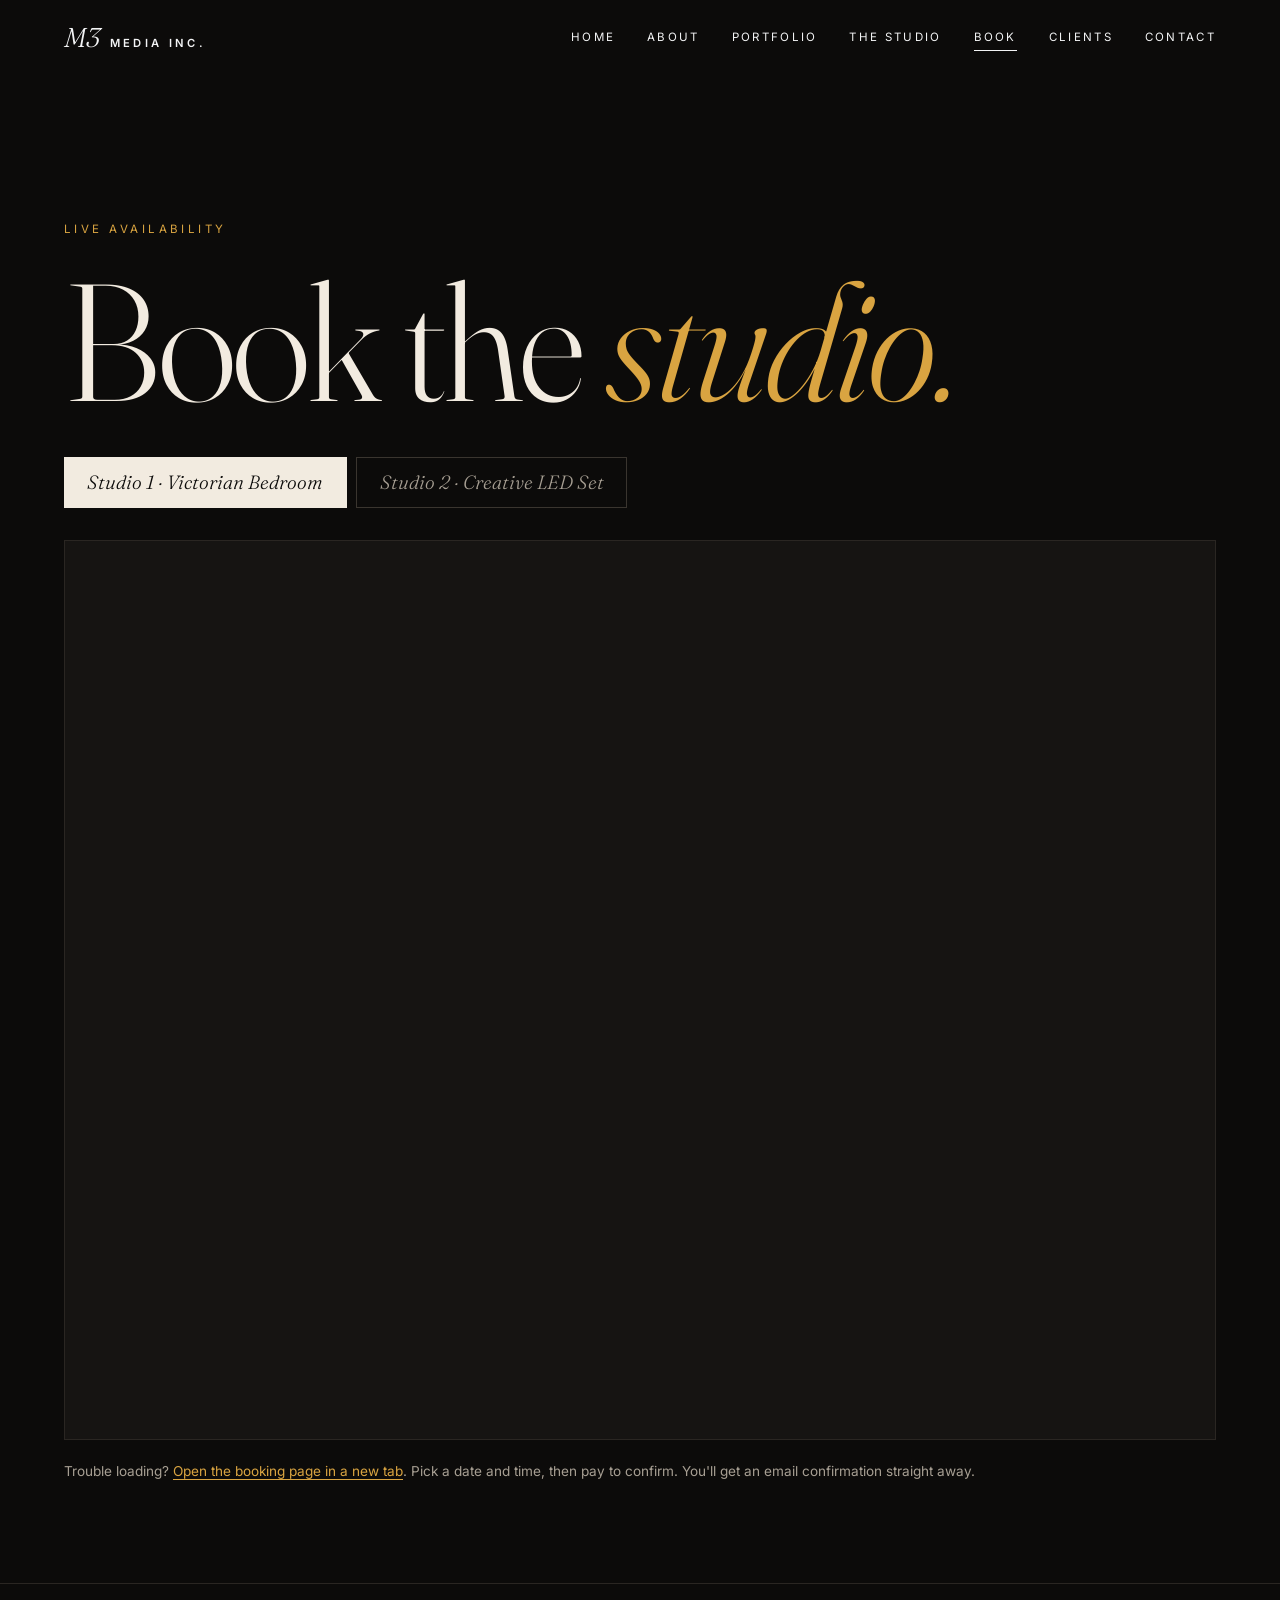
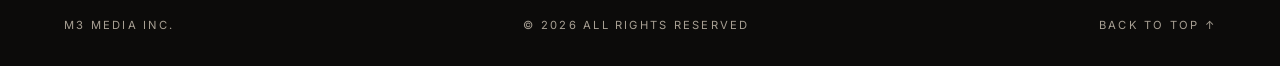
==== book.html @ 3dd855d0 "Add files via upload" ====
<!DOCTYPE html><html lang="en"><head><meta charset="utf-8"><meta name="viewport" content="width=device-width,initial-scale=1"><meta name="description" content="Check studio availability and request a booking with M3 Media Inc."><title>Book the Studio | M3 Media Inc.</title><link rel="preconnect" href="https://fonts.googleapis.com"><link rel="preconnect" href="https://fonts.gstatic.com" crossorigin><link href="https://fonts.googleapis.com/css2?family=Fraunces:ital,opsz,wght@0,9..144,300;0,9..144,500;1,9..144,300&family=Inter:wght@400;500&display=swap" rel="stylesheet"><link rel="stylesheet" href="styles.css"></head><body><header><a class="brand" href="index.html">M3<b>MEDIA INC.</b></a><button class="burger" aria-label="Menu">MENU</button><nav><a href="index.html">Home</a><a href="index.html#about">About</a><a href="portfolio.html">Portfolio</a><a href="studio.html">The Studio</a><a href="book.html" aria-current="page">Book</a><a href="clients.html">Clients</a><a href="index.html#contact">Contact</a></nav></header><main id="top"><section class="page-top" style="padding-bottom:2rem"><p class="eyebrow">Live availability</p><h1>Book the <em>studio.</em></h1></section>
<div class="tabs" role="tablist"><button data-s="1" role="tab">Studio 1 · Victorian Bedroom</button><button data-s="2" role="tab">Studio 2 · Creative LED Set</button></div>
<div class="embedwrap"><iframe id="cal" title="Studio booking calendar" loading="lazy" src="about:blank"></iframe>
<p class="hint">Trouble loading? <a id="alt" href="https://cal.com/maurice-sewell-nxrgb5/studio-1" target="_blank" rel="noopener" style="color:var(--gold);border-bottom:1px solid">Open the booking page in a new tab</a>. Pick a date and time, then pay to confirm. You'll get an email confirmation straight away.</p></div></main>
<script>
(function(){var U={1:"https://cal.com/maurice-sewell-nxrgb5/studio-1",2:"https://cal.com/maurice-sewell-nxrgb5/studio-2-rental-creative-led-set"},f=document.getElementById("cal"),a=document.getElementById("alt"),b=document.querySelectorAll(".tabs button");
function go(n){f.src=U[n]+"?embed=true&theme=dark&layout=month_view";a.href=U[n];b.forEach(function(x){x.classList.toggle("on",+x.dataset.s===n)})}
b.forEach(function(x){x.onclick=function(){go(+x.dataset.s)}});
go(new URLSearchParams(location.search).get("studio")==="2"?2:1);})();
</script><footer><span>M3 Media Inc.</span><span>© <span id="yr"></span> All rights reserved</span><a href="#top">Back to top ↑</a></footer><script src="app.js"></script></body></html>
---- styles.css ----
:root{--ink:#0c0b0a;--ink2:#161412;--paper:#f2ebe0;--mute:#a79f93;--gold:#d9a441;--rose:#c8553d;--serif:'Fraunces','Cormorant Garamond',Georgia,serif;--sans:'Inter','Helvetica Neue',Arial,sans-serif;--pad:clamp(20px,5vw,72px)}
*{box-sizing:border-box;margin:0;padding:0}html{scroll-behavior:smooth}
body{background:var(--ink);color:var(--paper);font:400 16px/1.65 var(--sans);-webkit-font-smoothing:antialiased}
img{display:block;max-width:100%}a{color:inherit;text-decoration:none}
h1,h2,h3{font-family:var(--serif);font-weight:300;line-height:1;letter-spacing:-.02em}
h1 em,h2 em{font-style:italic;color:var(--gold)}
.eyebrow{font-size:.72rem;letter-spacing:.3em;text-transform:uppercase;color:var(--gold);margin-bottom:1.2rem}
header{position:fixed;inset:0 0 auto;z-index:20;display:flex;justify-content:space-between;align-items:center;padding:20px var(--pad);mix-blend-mode:difference;color:#fff}
.brand{font:italic 300 1.7rem var(--serif)}.brand b{font:600 .7rem var(--sans);letter-spacing:.3em;margin-left:.6rem;font-style:normal}
nav{display:flex;gap:2rem;font-size:.72rem;letter-spacing:.2em;text-transform:uppercase}
nav a{position:relative}nav a:after{content:"";position:absolute;left:0;bottom:-4px;height:1px;width:0;background:currentColor;transition:.3s}nav a:hover:after,nav a[aria-current]:after{width:100%}
.burger{display:none;background:none;border:0;color:inherit;font:inherit;letter-spacing:.2em;font-size:.72rem;cursor:pointer}
@media(max-width:820px){.burger{display:block}nav{position:fixed;inset:0;background:var(--ink);flex-direction:column;justify-content:center;align-items:center;font-size:1rem;display:none;mix-blend-mode:normal}nav.open{display:flex}header{mix-blend-mode:normal}.burger{position:relative;z-index:30}}
.hero{position:relative;height:100svh;min-height:560px;overflow:hidden;display:grid;align-items:end;padding:0 var(--pad) 9vh}
.slide{position:absolute;inset:0;background:center/cover;opacity:0;transform:scale(1.08);transition:opacity 1.6s,transform 9s linear}
.slide.on{opacity:1;transform:scale(1)}
.hero:after{content:"";position:absolute;inset:0;background:linear-gradient(180deg,rgba(12,11,10,.45),transparent 35%,rgba(12,11,10,.92))}
.hero-in{position:relative;z-index:2}
.hero h1{font-size:clamp(3.2rem,12vw,11rem);max-width:12ch}
.hero p.sub{margin:1.6rem 0 2rem;max-width:34rem;color:#ddd3c4;font-size:1.05rem}
.btn{display:inline-block;border:1px solid var(--paper);padding:.95rem 2rem;font-size:.72rem;letter-spacing:.25em;text-transform:uppercase;transition:.3s}
.btn:hover{background:var(--paper);color:var(--ink)}.btn.fill{background:var(--gold);border-color:var(--gold);color:var(--ink)}.btn.fill:hover{background:var(--paper)}
.scroll{position:absolute;right:var(--pad);bottom:9vh;z-index:2;writing-mode:vertical-rl;font-size:.65rem;letter-spacing:.3em;color:var(--mute)}
section{padding:clamp(70px,11vw,150px) var(--pad)}
.head{display:flex;justify-content:space-between;align-items:end;gap:2rem;flex-wrap:wrap;margin-bottom:3.5rem}
.head h2{font-size:clamp(2.4rem,7vw,6rem)}.head p{max-width:26rem;color:var(--mute)}
.cats{display:grid;grid-template-columns:repeat(6,1fr);gap:14px}
.cat{position:relative;aspect-ratio:3/4.4;overflow:hidden;background:var(--ink2)}
.cat:nth-child(even){margin-top:3rem}.cat img{width:100%;height:100%;object-fit:cover;transition:transform 1s,filter .6s;filter:grayscale(.55) brightness(.8)}
.cat:hover img{transform:scale(1.07);filter:none}
.cat span{position:absolute;left:14px;bottom:14px;font:italic 300 1.5rem var(--serif);text-shadow:0 2px 12px #000}
@media(max-width:900px){.cats{grid-template-columns:repeat(2,1fr)}.cat:nth-child(even){margin-top:0}}
.studio{display:grid;grid-template-columns:1fr 1fr;gap:var(--pad);align-items:center;background:var(--paper);color:var(--ink)}
.studio h2{font-size:clamp(2.8rem,8vw,7rem)}.studio p{margin:1.5rem 0 2rem;max-width:30rem;color:#4a443c}.studio .btn{border-color:var(--ink)}.studio .btn:hover{background:var(--ink);color:var(--paper)}
.studio .eyebrow{color:var(--rose)}.pair{display:grid;grid-template-columns:1fr 1fr;gap:14px}.pair img{aspect-ratio:3/4;object-fit:cover;width:100%}.pair img:last-child{margin-top:4rem}
@media(max-width:820px){.studio{grid-template-columns:1fr}}
.about{display:grid;grid-template-columns:5fr 6fr;gap:var(--pad);align-items:center}
.about img{width:100%;aspect-ratio:4/5;object-fit:cover;filter:grayscale(.3)}
.about h2{font-size:clamp(2.4rem,6vw,5rem);margin-bottom:1.5rem}.about p{color:#cfc6b8;max-width:34rem}
@media(max-width:820px){.about{grid-template-columns:1fr}}
.contact{background:var(--ink2);display:grid;grid-template-columns:5fr 6fr;gap:var(--pad)}
.contact h2{font-size:clamp(3rem,9vw,8rem);margin-bottom:1.5rem}.contact .mail{font:italic 300 1.5rem var(--serif);color:var(--gold);border-bottom:1px solid;word-break:break-all}
@media(max-width:820px){.contact{grid-template-columns:1fr}}
form{display:grid;gap:1.4rem}.row{display:grid;grid-template-columns:1fr 1fr;gap:1.4rem}@media(max-width:560px){.row{grid-template-columns:1fr}}
label{display:grid;gap:.4rem;font-size:.68rem;letter-spacing:.2em;text-transform:uppercase;color:var(--mute)}
input,select,textarea{background:transparent;border:0;border-bottom:1px solid #4a443c;color:var(--paper);font:400 1rem var(--sans);padding:.7rem 0;outline:0;border-radius:0;transition:border-color .3s}
input:focus,select:focus,textarea:focus{border-color:var(--gold)}select option{background:var(--ink);color:var(--paper)}
.check{display:flex;gap:.7rem;align-items:flex-start;text-transform:none;letter-spacing:0;font-size:.85rem}.check input{margin-top:.3rem;accent-color:var(--gold)}
.hp{position:absolute;left:-9999px}small.note{color:var(--mute);font-size:.75rem}button.btn{background:none;color:var(--paper);cursor:pointer;justify-self:start}
footer{display:flex;justify-content:space-between;flex-wrap:wrap;gap:1rem;padding:2rem var(--pad);border-top:1px solid #2a2622;font-size:.7rem;letter-spacing:.2em;text-transform:uppercase;color:var(--mute)}
.page-top{padding-top:clamp(130px,18vw,220px);padding-bottom:2rem}.page-top h1{font-size:clamp(3.5rem,13vw,12rem)}
.filters{display:flex;flex-wrap:wrap;gap:.6rem;padding:0 var(--pad) 2.5rem}
.filters button{background:none;border:1px solid #3a352f;color:var(--mute);padding:.6rem 1.3rem;font:inherit;font-size:.7rem;letter-spacing:.2em;text-transform:uppercase;cursor:pointer;transition:.3s}
.filters button:hover,.filters button.on{background:var(--paper);color:var(--ink);border-color:var(--paper)}
.masonry{columns:4 260px;column-gap:14px;padding:0 var(--pad) 90px}
.masonry figure{break-inside:avoid;margin-bottom:14px;overflow:hidden;background:var(--ink2);cursor:zoom-in;animation:in .6s both}
.masonry figure.hide{display:none}.masonry img{width:100%;height:auto;transition:transform .8s,filter .5s;filter:brightness(.88)}
.masonry figure:hover img{transform:scale(1.04);filter:none}@keyframes in{from{opacity:0;transform:translateY(20px)}}
#lb{position:fixed;inset:0;z-index:50;background:rgba(8,7,6,.97);display:none;place-items:center}#lb.on{display:grid}
#lb img{max-height:90vh;max-width:90vw;object-fit:contain}
#lb button{position:absolute;background:none;border:0;color:var(--paper);font-size:2.4rem;cursor:pointer;padding:1rem}
#lb .x{top:10px;right:20px}#lb .p{left:10px}#lb .n{right:10px}#lb span{position:absolute;bottom:20px;font-size:.7rem;letter-spacing:.3em;color:var(--mute)}
.space{display:grid;grid-template-columns:1fr 1fr;gap:var(--pad);align-items:center;padding:clamp(40px,7vw,90px) var(--pad)}
.space:nth-child(even) .si{order:2}.si img{width:100%;aspect-ratio:4/5;object-fit:cover}
.space h2{font-size:clamp(2.4rem,6vw,5.5rem);margin-bottom:1.2rem}.space p{color:#cfc6b8;max-width:30rem}
.space ul{list-style:none;margin:1.6rem 0 2rem;border-top:1px solid #2a2622}.space li{padding:.7rem 0;border-bottom:1px solid #2a2622;font:italic 300 1.2rem var(--serif)}
@media(max-width:820px){.space{grid-template-columns:1fr}.space:nth-child(even) .si{order:0}}
.reveal{opacity:0;transform:translateY(34px);transition:1s}.reveal.in{opacity:1;transform:none}
@media(prefers-reduced-motion:reduce){*{animation:none!important;transition:none!important}.reveal{opacity:1;transform:none}}
.book{display:grid;grid-template-columns:minmax(0,5fr) minmax(0,6fr);gap:var(--pad);padding:0 var(--pad) 100px;align-items:start}
@media(max-width:900px){.book{grid-template-columns:1fr}}
.tabs{display:flex;gap:.6rem;flex-wrap:wrap;padding:0 var(--pad) 2rem}
.tabs button{background:none;border:1px solid #3a352f;color:var(--mute);padding:.8rem 1.4rem;font:italic 300 1.2rem var(--serif);cursor:pointer;transition:.3s}
.tabs button:hover,.tabs button.on{background:var(--paper);color:var(--ink);border-color:var(--paper)}
.calbox{border:1px solid #2a2622;padding:clamp(16px,2.5vw,32px);background:var(--ink2)}
.calhead{display:flex;justify-content:space-between;align-items:center;margin-bottom:1.2rem}.calhead h2{font-size:1.9rem}
.calhead button{background:none;border:1px solid #3a352f;color:var(--paper);width:40px;height:40px;font-size:1.3rem;cursor:pointer}.calhead button:disabled{opacity:.25;cursor:default}
.wk,#days{display:grid;grid-template-columns:repeat(7,1fr);gap:6px}.wk{margin-bottom:6px;font-size:.62rem;letter-spacing:.15em;text-transform:uppercase;color:var(--mute);text-align:center}
.day{aspect-ratio:1;background:transparent;border:1px solid #3a352f;color:var(--paper);font:400 .95rem var(--sans);cursor:pointer;position:relative;transition:.2s}
.day.open:hover,.day.some:hover{border-color:var(--gold)}.day.on{background:var(--gold);color:var(--ink);border-color:var(--gold)}
.day.some:after,.day.open:after{content:"";position:absolute;bottom:5px;left:50%;width:5px;height:5px;margin-left:-2.5px;border-radius:50%;background:#7bbf8a}.day.some:after{background:var(--gold)}.day.on:after{background:var(--ink)}
.day.off,.day.full{border-color:transparent;color:#4a443c;cursor:default;text-decoration:line-through}.day.full{color:var(--rose)}
.legend{display:flex;flex-wrap:wrap;gap:1.2rem;margin-top:1.2rem;font-size:.72rem;color:var(--mute)}.legend span:before{content:"";display:inline-block;width:8px;height:8px;border-radius:50%;margin-right:.45rem;background:#7bbf8a}.legend .l2:before{background:var(--gold)}.legend .l3:before{background:var(--rose)}
.panel{display:grid;gap:2rem}.panel h3{font-size:1.7rem;margin-bottom:1rem}.hint{color:var(--mute);font-size:.85rem;margin-top:.8rem}
.slotgrid{display:grid;grid-template-columns:repeat(auto-fill,minmax(120px,1fr));gap:8px}
.slot{background:none;border:1px solid #3a352f;color:var(--paper);padding:.9rem .5rem;font:400 .9rem var(--sans);cursor:pointer;display:grid;gap:2px;transition:.2s}.slot:hover{border-color:var(--gold)}.slot.on{background:var(--gold);color:var(--ink);border-color:var(--gold)}.slot:disabled{opacity:.35;cursor:default;text-decoration:line-through}.slot small{font-size:.65rem;letter-spacing:.1em;text-transform:uppercase}
.summary{border-left:2px solid var(--gold);padding:.4rem 0 .4rem 1.2rem;color:#cfc6b8}.summary b{font:italic 300 1.3rem var(--serif);color:var(--paper)}
button.btn:disabled{opacity:.35;cursor:not-allowed}
.embedwrap{padding:0 var(--pad) 100px}.embedwrap iframe{width:100%;height:min(900px,150vh);min-height:720px;border:1px solid #2a2622;background:var(--ink2)}
@media(max-width:700px){.embedwrap iframe{min-height:860px}}
.steps{display:grid;grid-template-columns:repeat(4,1fr);gap:14px}
.step{border:1px solid #2a2622;background:var(--ink2);padding:clamp(20px,2.5vw,32px)}
.step b{font:italic 300 2.6rem var(--serif);color:var(--gold)}.step h3{font-size:1.5rem;margin:.8rem 0 .6rem}.step p{color:var(--mute);font-size:.95rem}
@media(max-width:900px){.steps{grid-template-columns:1fr 1fr}}@media(max-width:520px){.steps{grid-template-columns:1fr}}
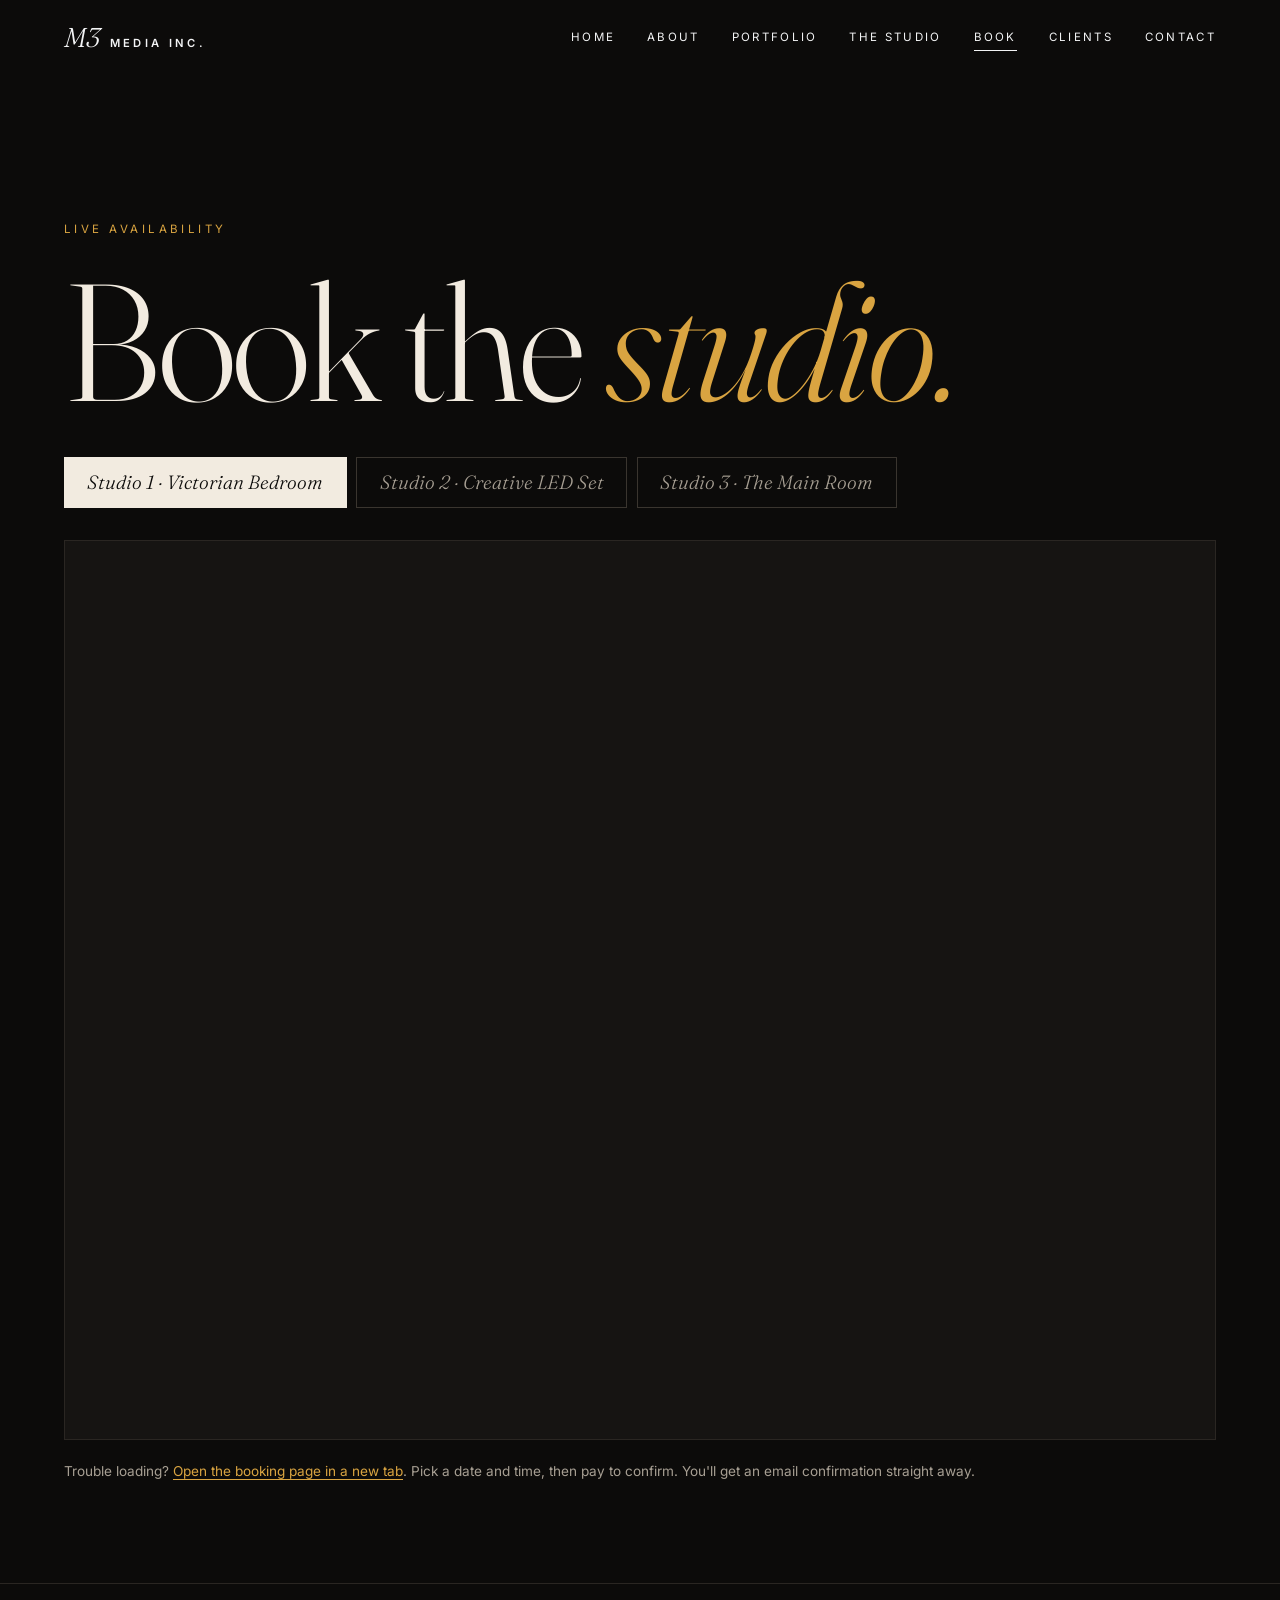
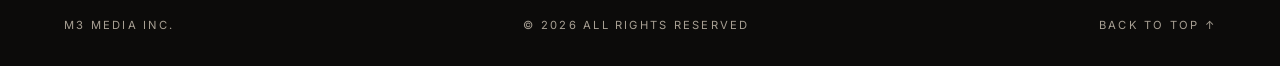
==== commit d17597fa: "Add files via upload" ====
--- a/book.html
+++ b/book.html
@@ -1,10 +1,10 @@
 <!DOCTYPE html><html lang="en"><head><meta charset="utf-8"><meta name="viewport" content="width=device-width,initial-scale=1"><meta name="description" content="Check studio availability and request a booking with M3 Media Inc."><title>Book the Studio | M3 Media Inc.</title><link rel="preconnect" href="https://fonts.googleapis.com"><link rel="preconnect" href="https://fonts.gstatic.com" crossorigin><link href="https://fonts.googleapis.com/css2?family=Fraunces:ital,opsz,wght@0,9..144,300;0,9..144,500;1,9..144,300&family=Inter:wght@400;500&display=swap" rel="stylesheet"><link rel="stylesheet" href="styles.css"></head><body><header><a class="brand" href="index.html">M3<b>MEDIA INC.</b></a><button class="burger" aria-label="Menu">MENU</button><nav><a href="index.html">Home</a><a href="index.html#about">About</a><a href="portfolio.html">Portfolio</a><a href="studio.html">The Studio</a><a href="book.html" aria-current="page">Book</a><a href="clients.html">Clients</a><a href="index.html#contact">Contact</a></nav></header><main id="top"><section class="page-top" style="padding-bottom:2rem"><p class="eyebrow">Live availability</p><h1>Book the <em>studio.</em></h1></section>
-<div class="tabs" role="tablist"><button data-s="1" role="tab">Studio 1 · Victorian Bedroom</button><button data-s="2" role="tab">Studio 2 · Creative LED Set</button></div>
+<div class="tabs" role="tablist"><button data-s="1" role="tab">Studio 1 · Victorian Bedroom</button><button data-s="2" role="tab">Studio 2 · Creative LED Set</button><button data-s="3" role="tab">Studio 3 · The Main Room</button></div>
 <div class="embedwrap"><iframe id="cal" title="Studio booking calendar" loading="lazy" src="about:blank"></iframe>
 <p class="hint">Trouble loading? <a id="alt" href="https://cal.com/maurice-sewell-nxrgb5/studio-1" target="_blank" rel="noopener" style="color:var(--gold);border-bottom:1px solid">Open the booking page in a new tab</a>. Pick a date and time, then pay to confirm. You'll get an email confirmation straight away.</p></div></main>
 <script>
-(function(){var U={1:"https://cal.com/maurice-sewell-nxrgb5/studio-1",2:"https://cal.com/maurice-sewell-nxrgb5/studio-2-rental-creative-led-set"},f=document.getElementById("cal"),a=document.getElementById("alt"),b=document.querySelectorAll(".tabs button");
+(function(){var U={1:"https://cal.com/maurice-sewell-nxrgb5/studio-1",2:"https://cal.com/maurice-sewell-nxrgb5/studio-2-rental-creative-led-set",3:"https://cal.com/maurice-sewell-nxrgb5/studio-3-rental-the-main-room"},f=document.getElementById("cal"),a=document.getElementById("alt"),b=document.querySelectorAll(".tabs button");
 function go(n){f.src=U[n]+"?embed=true&theme=dark&layout=month_view";a.href=U[n];b.forEach(function(x){x.classList.toggle("on",+x.dataset.s===n)})}
 b.forEach(function(x){x.onclick=function(){go(+x.dataset.s)}});
-go(new URLSearchParams(location.search).get("studio")==="2"?2:1);})();
+var q=+new URLSearchParams(location.search).get("studio");go(U[q]?q:1);})();
 </script><footer><span>M3 Media Inc.</span><span>© <span id="yr"></span> All rights reserved</span><a href="#top">Back to top ↑</a></footer><script src="app.js"></script></body></html>
--- a/styles.css
+++ b/styles.css
@@ -92,3 +92,4 @@
 .step{border:1px solid #2a2622;background:var(--ink2);padding:clamp(20px,2.5vw,32px)}
 .step b{font:italic 300 2.6rem var(--serif);color:var(--gold)}.step h3{font-size:1.5rem;margin:.8rem 0 .6rem}.step p{color:var(--mute);font-size:.95rem}
 @media(max-width:900px){.steps{grid-template-columns:1fr 1fr}}@media(max-width:520px){.steps{grid-template-columns:1fr}}
+.gallery{columns:3 260px;column-gap:14px;padding:0 var(--pad) clamp(40px,7vw,90px)}.gallery img{width:100%;height:auto;margin-bottom:14px;break-inside:avoid}
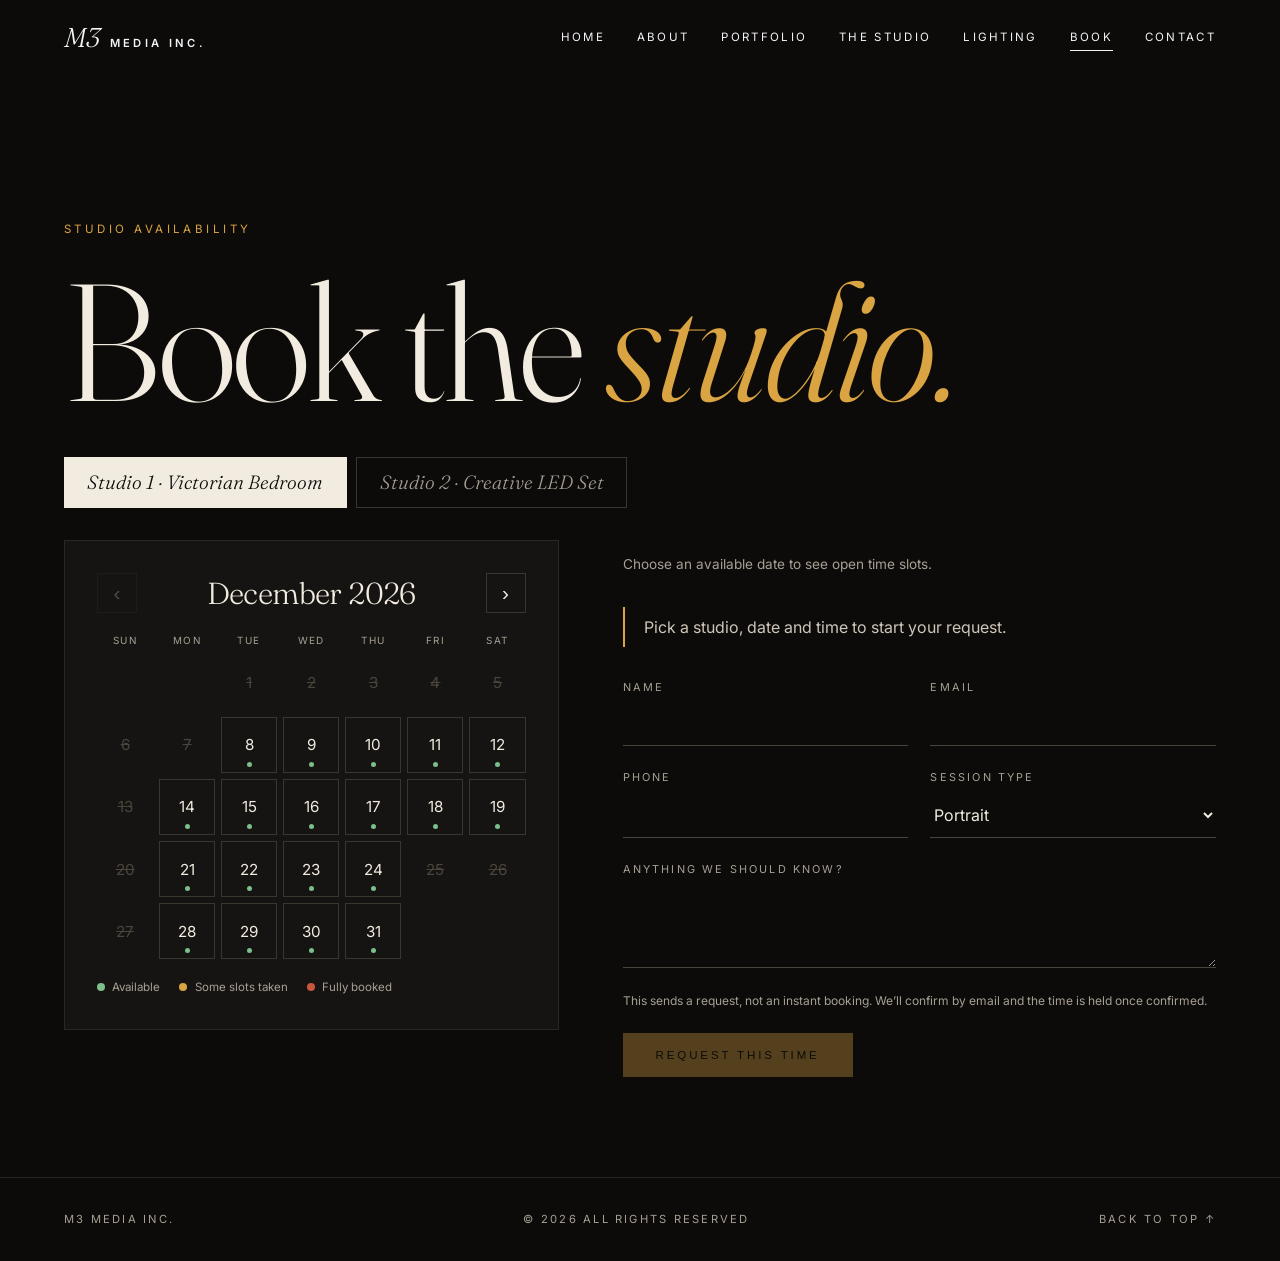
==== commit 15d3a073: "Add files via upload" ====
--- a/book.html
+++ b/book.html
@@ -1,10 +1,10 @@
-<!DOCTYPE html><html lang="en"><head><meta charset="utf-8"><meta name="viewport" content="width=device-width,initial-scale=1"><meta name="description" content="Check studio availability and request a booking with M3 Media Inc."><title>Book the Studio | M3 Media Inc.</title><link rel="preconnect" href="https://fonts.googleapis.com"><link rel="preconnect" href="https://fonts.gstatic.com" crossorigin><link href="https://fonts.googleapis.com/css2?family=Fraunces:ital,opsz,wght@0,9..144,300;0,9..144,500;1,9..144,300&family=Inter:wght@400;500&display=swap" rel="stylesheet"><link rel="stylesheet" href="styles.css"></head><body><header><a class="brand" href="index.html">M3<b>MEDIA INC.</b></a><button class="burger" aria-label="Menu">MENU</button><nav><a href="index.html">Home</a><a href="index.html#about">About</a><a href="portfolio.html">Portfolio</a><a href="studio.html">The Studio</a><a href="book.html" aria-current="page">Book</a><a href="clients.html">Clients</a><a href="index.html#contact">Contact</a></nav></header><main id="top"><section class="page-top" style="padding-bottom:2rem"><p class="eyebrow">Live availability</p><h1>Book the <em>studio.</em></h1></section>
-<div class="tabs" role="tablist"><button data-s="1" role="tab">Studio 1 · Victorian Bedroom</button><button data-s="2" role="tab">Studio 2 · Creative LED Set</button><button data-s="3" role="tab">Studio 3 · The Main Room</button></div>
-<div class="embedwrap"><iframe id="cal" title="Studio booking calendar" loading="lazy" src="about:blank"></iframe>
-<p class="hint">Trouble loading? <a id="alt" href="https://cal.com/maurice-sewell-nxrgb5/studio-1" target="_blank" rel="noopener" style="color:var(--gold);border-bottom:1px solid">Open the booking page in a new tab</a>. Pick a date and time, then pay to confirm. You'll get an email confirmation straight away.</p></div></main>
-<script>
-(function(){var U={1:"https://cal.com/maurice-sewell-nxrgb5/studio-1",2:"https://cal.com/maurice-sewell-nxrgb5/studio-2-rental-creative-led-set",3:"https://cal.com/maurice-sewell-nxrgb5/studio-3-rental-the-main-room"},f=document.getElementById("cal"),a=document.getElementById("alt"),b=document.querySelectorAll(".tabs button");
-function go(n){f.src=U[n]+"?embed=true&theme=dark&layout=month_view";a.href=U[n];b.forEach(function(x){x.classList.toggle("on",+x.dataset.s===n)})}
-b.forEach(function(x){x.onclick=function(){go(+x.dataset.s)}});
-var q=+new URLSearchParams(location.search).get("studio");go(U[q]?q:1);})();
-</script><footer><span>M3 Media Inc.</span><span>© <span id="yr"></span> All rights reserved</span><a href="#top">Back to top ↑</a></footer><script src="app.js"></script></body></html>+<!DOCTYPE html><html lang="en"><head><meta charset="utf-8"><meta name="viewport" content="width=device-width,initial-scale=1"><meta name="description" content="Check studio availability and request a booking with M3 Media Inc."><title>Book the Studio | M3 Media Inc.</title><link rel="preconnect" href="https://fonts.googleapis.com"><link rel="preconnect" href="https://fonts.gstatic.com" crossorigin><link href="https://fonts.googleapis.com/css2?family=Fraunces:ital,opsz,wght@0,9..144,300;0,9..144,500;1,9..144,300&family=Inter:wght@400;500&display=swap" rel="stylesheet"><link rel="stylesheet" href="styles.css"></head><body><header><a class="brand" href="index.html">M3<b>MEDIA INC.</b></a><button class="burger" aria-label="Menu">MENU</button><nav><a href="index.html">Home</a><a href="index.html#about">About</a><a href="portfolio.html">Portfolio</a><a href="studio.html">The Studio</a><a href="lighting-studio/index.html">Lighting</a><a href="book.html" aria-current="page">Book</a><a href="index.html#contact">Contact</a></nav></header><main id="top"><section class="page-top" style="padding-bottom:2rem"><p class="eyebrow">Studio availability</p><h1>Book the <em>studio.</em></h1></section>
+<div class="tabs" role="tablist"><button data-s="1">Studio 1 · Victorian Bedroom</button><button data-s="2">Studio 2 · Creative LED Set</button></div>
+<div class="book"><div class="calbox"><div class="calhead"><button type="button" id="prev" aria-label="Previous month">‹</button><h2 id="mlabel"></h2><button type="button" id="next" aria-label="Next month">›</button></div><div class="wk"><span>Sun</span><span>Mon</span><span>Tue</span><span>Wed</span><span>Thu</span><span>Fri</span><span>Sat</span></div><div id="days"></div><div class="legend"><span>Available</span><span class="l2">Some slots taken</span><span class="l3">Fully booked</span></div></div>
+<div class="panel"><div id="slots"></div><div class="summary" id="sum"></div>
+<form action="https://formsubmit.co/maurice@m3mediainc.com" method="POST"><input type="hidden" name="_subject" value="Studio booking request"><input type="text" name="_honey" class="hp" tabindex="-1" autocomplete="off"><input type="hidden" name="Studio" id="f_studio"><input type="hidden" name="Date" id="f_date"><input type="hidden" name="Time slots" id="f_times">
+<div class="row"><label>Name<input name="name" required autocomplete="name"></label><label>Email<input type="email" name="email" required autocomplete="email"></label></div>
+<div class="row"><label>Phone<input type="tel" name="phone" autocomplete="tel"></label><label>Session type<select name="Session type"><option>Portrait</option><option>Boudoir</option><option>Fitness</option><option>Maternity</option><option>Headshots</option><option>Creative / video</option><option>Other</option></select></label></div>
+<label>Anything we should know?<textarea name="message" rows="3"></textarea></label>
+<small class="note">This sends a request, not an instant booking. We’ll confirm by email and the time is held once confirmed.</small>
+<button class="btn fill" id="send" type="submit" disabled>Request this time</button></form></div></div></main><footer><span>M3 Media Inc.</span><span>© <span id="yr"></span> All rights reserved</span><a href="#top">Back to top ↑</a></footer><script src="availability.js"></script><script src="app.js"></script><script src="book.js"></script></body></html>
--- a/styles.css
+++ b/styles.css
@@ -86,10 +86,3 @@
 .slot{background:none;border:1px solid #3a352f;color:var(--paper);padding:.9rem .5rem;font:400 .9rem var(--sans);cursor:pointer;display:grid;gap:2px;transition:.2s}.slot:hover{border-color:var(--gold)}.slot.on{background:var(--gold);color:var(--ink);border-color:var(--gold)}.slot:disabled{opacity:.35;cursor:default;text-decoration:line-through}.slot small{font-size:.65rem;letter-spacing:.1em;text-transform:uppercase}
 .summary{border-left:2px solid var(--gold);padding:.4rem 0 .4rem 1.2rem;color:#cfc6b8}.summary b{font:italic 300 1.3rem var(--serif);color:var(--paper)}
 button.btn:disabled{opacity:.35;cursor:not-allowed}
-.embedwrap{padding:0 var(--pad) 100px}.embedwrap iframe{width:100%;height:min(900px,150vh);min-height:720px;border:1px solid #2a2622;background:var(--ink2)}
-@media(max-width:700px){.embedwrap iframe{min-height:860px}}
-.steps{display:grid;grid-template-columns:repeat(4,1fr);gap:14px}
-.step{border:1px solid #2a2622;background:var(--ink2);padding:clamp(20px,2.5vw,32px)}
-.step b{font:italic 300 2.6rem var(--serif);color:var(--gold)}.step h3{font-size:1.5rem;margin:.8rem 0 .6rem}.step p{color:var(--mute);font-size:.95rem}
-@media(max-width:900px){.steps{grid-template-columns:1fr 1fr}}@media(max-width:520px){.steps{grid-template-columns:1fr}}
-.gallery{columns:3 260px;column-gap:14px;padding:0 var(--pad) clamp(40px,7vw,90px)}.gallery img{width:100%;height:auto;margin-bottom:14px;break-inside:avoid}
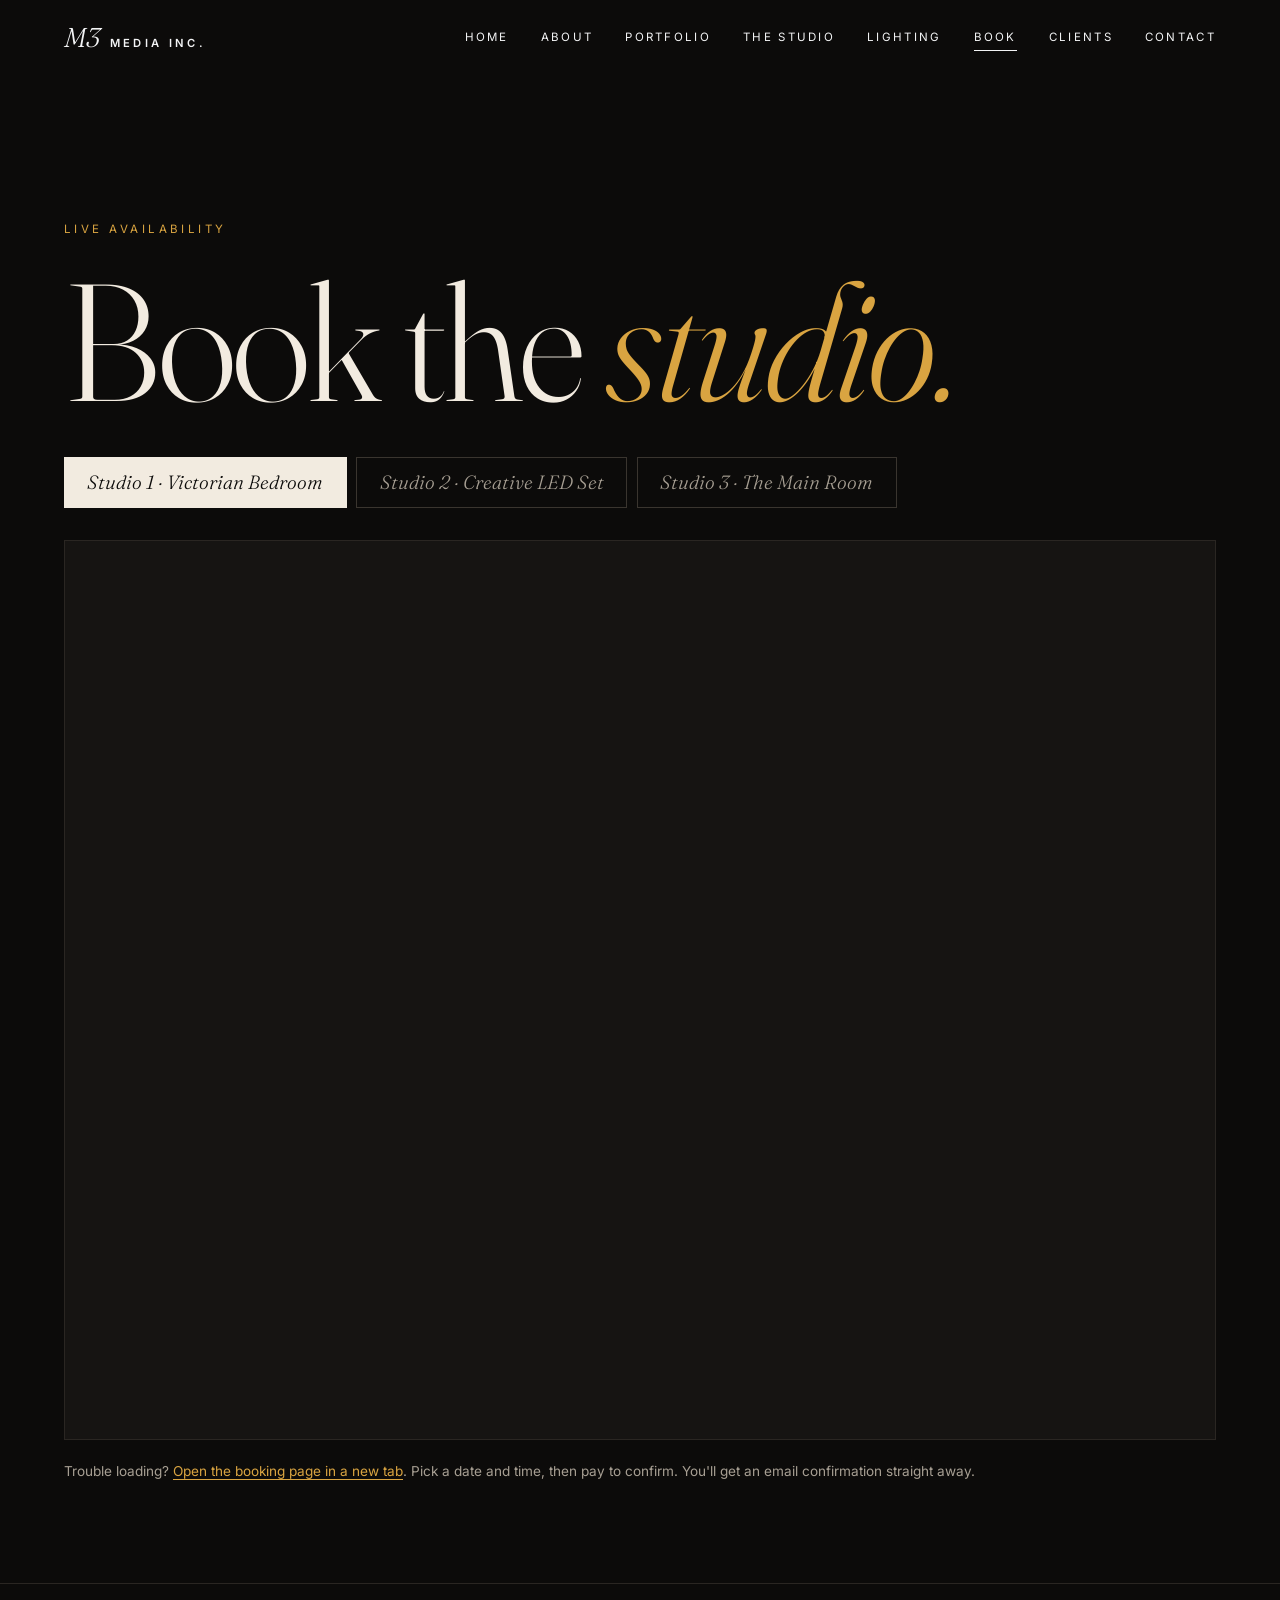
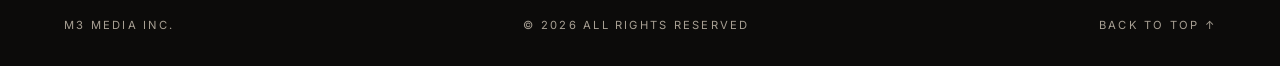
==== commit ccf228f7: "Add files via upload" ====
--- a/book.html
+++ b/book.html
@@ -1,10 +1,10 @@
-<!DOCTYPE html><html lang="en"><head><meta charset="utf-8"><meta name="viewport" content="width=device-width,initial-scale=1"><meta name="description" content="Check studio availability and request a booking with M3 Media Inc."><title>Book the Studio | M3 Media Inc.</title><link rel="preconnect" href="https://fonts.googleapis.com"><link rel="preconnect" href="https://fonts.gstatic.com" crossorigin><link href="https://fonts.googleapis.com/css2?family=Fraunces:ital,opsz,wght@0,9..144,300;0,9..144,500;1,9..144,300&family=Inter:wght@400;500&display=swap" rel="stylesheet"><link rel="stylesheet" href="styles.css"></head><body><header><a class="brand" href="index.html">M3<b>MEDIA INC.</b></a><button class="burger" aria-label="Menu">MENU</button><nav><a href="index.html">Home</a><a href="index.html#about">About</a><a href="portfolio.html">Portfolio</a><a href="studio.html">The Studio</a><a href="lighting-studio/index.html">Lighting</a><a href="book.html" aria-current="page">Book</a><a href="index.html#contact">Contact</a></nav></header><main id="top"><section class="page-top" style="padding-bottom:2rem"><p class="eyebrow">Studio availability</p><h1>Book the <em>studio.</em></h1></section>
-<div class="tabs" role="tablist"><button data-s="1">Studio 1 · Victorian Bedroom</button><button data-s="2">Studio 2 · Creative LED Set</button></div>
-<div class="book"><div class="calbox"><div class="calhead"><button type="button" id="prev" aria-label="Previous month">‹</button><h2 id="mlabel"></h2><button type="button" id="next" aria-label="Next month">›</button></div><div class="wk"><span>Sun</span><span>Mon</span><span>Tue</span><span>Wed</span><span>Thu</span><span>Fri</span><span>Sat</span></div><div id="days"></div><div class="legend"><span>Available</span><span class="l2">Some slots taken</span><span class="l3">Fully booked</span></div></div>
-<div class="panel"><div id="slots"></div><div class="summary" id="sum"></div>
-<form action="https://formsubmit.co/maurice@m3mediainc.com" method="POST"><input type="hidden" name="_subject" value="Studio booking request"><input type="text" name="_honey" class="hp" tabindex="-1" autocomplete="off"><input type="hidden" name="Studio" id="f_studio"><input type="hidden" name="Date" id="f_date"><input type="hidden" name="Time slots" id="f_times">
-<div class="row"><label>Name<input name="name" required autocomplete="name"></label><label>Email<input type="email" name="email" required autocomplete="email"></label></div>
-<div class="row"><label>Phone<input type="tel" name="phone" autocomplete="tel"></label><label>Session type<select name="Session type"><option>Portrait</option><option>Boudoir</option><option>Fitness</option><option>Maternity</option><option>Headshots</option><option>Creative / video</option><option>Other</option></select></label></div>
-<label>Anything we should know?<textarea name="message" rows="3"></textarea></label>
-<small class="note">This sends a request, not an instant booking. We’ll confirm by email and the time is held once confirmed.</small>
-<button class="btn fill" id="send" type="submit" disabled>Request this time</button></form></div></div></main><footer><span>M3 Media Inc.</span><span>© <span id="yr"></span> All rights reserved</span><a href="#top">Back to top ↑</a></footer><script src="availability.js"></script><script src="app.js"></script><script src="book.js"></script></body></html>+<!DOCTYPE html><html lang="en"><head><meta charset="utf-8"><meta name="viewport" content="width=device-width,initial-scale=1"><meta name="description" content="Check studio availability and request a booking with M3 Media Inc."><title>Book the Studio | M3 Media Inc.</title><link rel="preconnect" href="https://fonts.googleapis.com"><link rel="preconnect" href="https://fonts.gstatic.com" crossorigin><link href="https://fonts.googleapis.com/css2?family=Fraunces:ital,opsz,wght@0,9..144,300;0,9..144,500;1,9..144,300&family=Inter:wght@400;500&display=swap" rel="stylesheet"><link rel="stylesheet" href="styles.css"></head><body><header><a class="brand" href="index.html">M3<b>MEDIA INC.</b></a><button class="burger" aria-label="Menu">MENU</button><nav><a href="index.html">Home</a><a href="index.html#about">About</a><a href="portfolio.html">Portfolio</a><a href="studio.html">The Studio</a><a href="lighting-studio/index.html">Lighting</a><a href="book.html" aria-current="page">Book</a><a href="clients.html">Clients</a><a href="index.html#contact">Contact</a></nav></header><main id="top"><section class="page-top" style="padding-bottom:2rem"><p class="eyebrow">Live availability</p><h1>Book the <em>studio.</em></h1></section>
+<div class="tabs" role="tablist"><button data-s="1" role="tab">Studio 1 · Victorian Bedroom</button><button data-s="2" role="tab">Studio 2 · Creative LED Set</button><button data-s="3" role="tab">Studio 3 · The Main Room</button></div>
+<div class="embedwrap"><iframe id="cal" title="Studio booking calendar" loading="lazy" src="about:blank"></iframe>
+<p class="hint">Trouble loading? <a id="alt" href="https://cal.com/maurice-sewell-nxrgb5/studio-1" target="_blank" rel="noopener" style="color:var(--gold);border-bottom:1px solid">Open the booking page in a new tab</a>. Pick a date and time, then pay to confirm. You'll get an email confirmation straight away.</p></div></main>
+<script>
+(function(){var U={1:"https://cal.com/maurice-sewell-nxrgb5/studio-1",2:"https://cal.com/maurice-sewell-nxrgb5/studio-2-rental-creative-led-set",3:"https://cal.com/maurice-sewell-nxrgb5/studio-3-rental-the-main-room"},f=document.getElementById("cal"),a=document.getElementById("alt"),b=document.querySelectorAll(".tabs button");
+function go(n){f.src=U[n]+"?embed=true&theme=dark&layout=month_view";a.href=U[n];b.forEach(function(x){x.classList.toggle("on",+x.dataset.s===n)})}
+b.forEach(function(x){x.onclick=function(){go(+x.dataset.s)}});
+var q=+new URLSearchParams(location.search).get("studio");go(U[q]?q:1);})();
+</script><footer><span>M3 Media Inc.</span><span>© <span id="yr"></span> All rights reserved</span><a href="#top">Back to top ↑</a></footer><script src="app.js"></script></body></html>
--- a/styles.css
+++ b/styles.css
@@ -86,3 +86,18 @@
 .slot{background:none;border:1px solid #3a352f;color:var(--paper);padding:.9rem .5rem;font:400 .9rem var(--sans);cursor:pointer;display:grid;gap:2px;transition:.2s}.slot:hover{border-color:var(--gold)}.slot.on{background:var(--gold);color:var(--ink);border-color:var(--gold)}.slot:disabled{opacity:.35;cursor:default;text-decoration:line-through}.slot small{font-size:.65rem;letter-spacing:.1em;text-transform:uppercase}
 .summary{border-left:2px solid var(--gold);padding:.4rem 0 .4rem 1.2rem;color:#cfc6b8}.summary b{font:italic 300 1.3rem var(--serif);color:var(--paper)}
 button.btn:disabled{opacity:.35;cursor:not-allowed}
+.embedwrap{padding:0 var(--pad) 100px}.embedwrap iframe{width:100%;height:min(900px,150vh);min-height:720px;border:1px solid #2a2622;background:var(--ink2)}
+@media(max-width:700px){.embedwrap iframe{min-height:860px}}
+.steps{display:grid;grid-template-columns:repeat(4,1fr);gap:14px}
+.step{border:1px solid #2a2622;background:var(--ink2);padding:clamp(20px,2.5vw,32px)}
+.step b{font:italic 300 2.6rem var(--serif);color:var(--gold)}.step h3{font-size:1.5rem;margin:.8rem 0 .6rem}.step p{color:var(--mute);font-size:.95rem}
+@media(max-width:900px){.steps{grid-template-columns:1fr 1fr}}@media(max-width:520px){.steps{grid-template-columns:1fr}}
+.gallery{columns:3 260px;column-gap:14px;padding:0 var(--pad) clamp(40px,7vw,90px)}.gallery img{width:100%;height:auto;margin-bottom:14px;break-inside:avoid}
+
+/* Instagram portfolio showcase */
+.instagram-section{padding:clamp(72px,9vw,150px) var(--pad);background:#11100f}.instagram-heading{display:flex;justify-content:space-between;align-items:end;gap:30px;margin-bottom:35px}.instagram-heading h2{font:300 clamp(2.8rem,6vw,6rem)/1.1 var(--serif);color:var(--paper);margin:.4rem 0 1rem}.instagram-heading h2 em{color:var(--gold)}.instagram-intro{max-width:35rem;color:var(--mute);line-height:1.7}.instagram-follow{display:inline-flex;align-items:center;justify-content:center;white-space:nowrap;border:1px solid var(--gold);color:var(--paper);padding:15px 22px;text-decoration:none;transition:background .2s,color .2s}.instagram-follow:hover,.instagram-follow:focus-visible{background:var(--gold);color:#111}.instagram-grid{display:grid;grid-template-columns:repeat(3,minmax(0,1fr));gap:12px}.instagram-tile{display:block;aspect-ratio:1/1;overflow:hidden;position:relative;background:#272321}.instagram-tile img{width:100%;height:100%;object-fit:cover;object-position:center 32%;display:block;transition:transform .45s}.instagram-tile:hover img,.instagram-tile:focus-visible img{transform:scale(1.055)}.instagram-tile-overlay{position:absolute;inset:0;display:flex;align-items:end;justify-content:center;padding:22px;color:white;background:linear-gradient(transparent 55%,rgba(0,0,0,.75));font-size:.85rem;opacity:0;transition:opacity .2s}.instagram-tile:hover .instagram-tile-overlay,.instagram-tile:focus-visible .instagram-tile-overlay{opacity:1}.instagram-disclaimer{font-size:.78rem;color:var(--mute);text-align:center;margin-top:22px}@media(max-width:700px){.instagram-heading{display:block}.instagram-follow{margin-top:22px}.instagram-grid{grid-template-columns:repeat(2,minmax(0,1fr));gap:8px}.instagram-tile-overlay{opacity:1;font-size:.7rem;padding:10px}}
+
+/* Keep the expanded navigation within the header at compact desktop widths. */
+@media (821px <= width <= 1040px) {
+  header nav { gap: 1rem; }
+}
